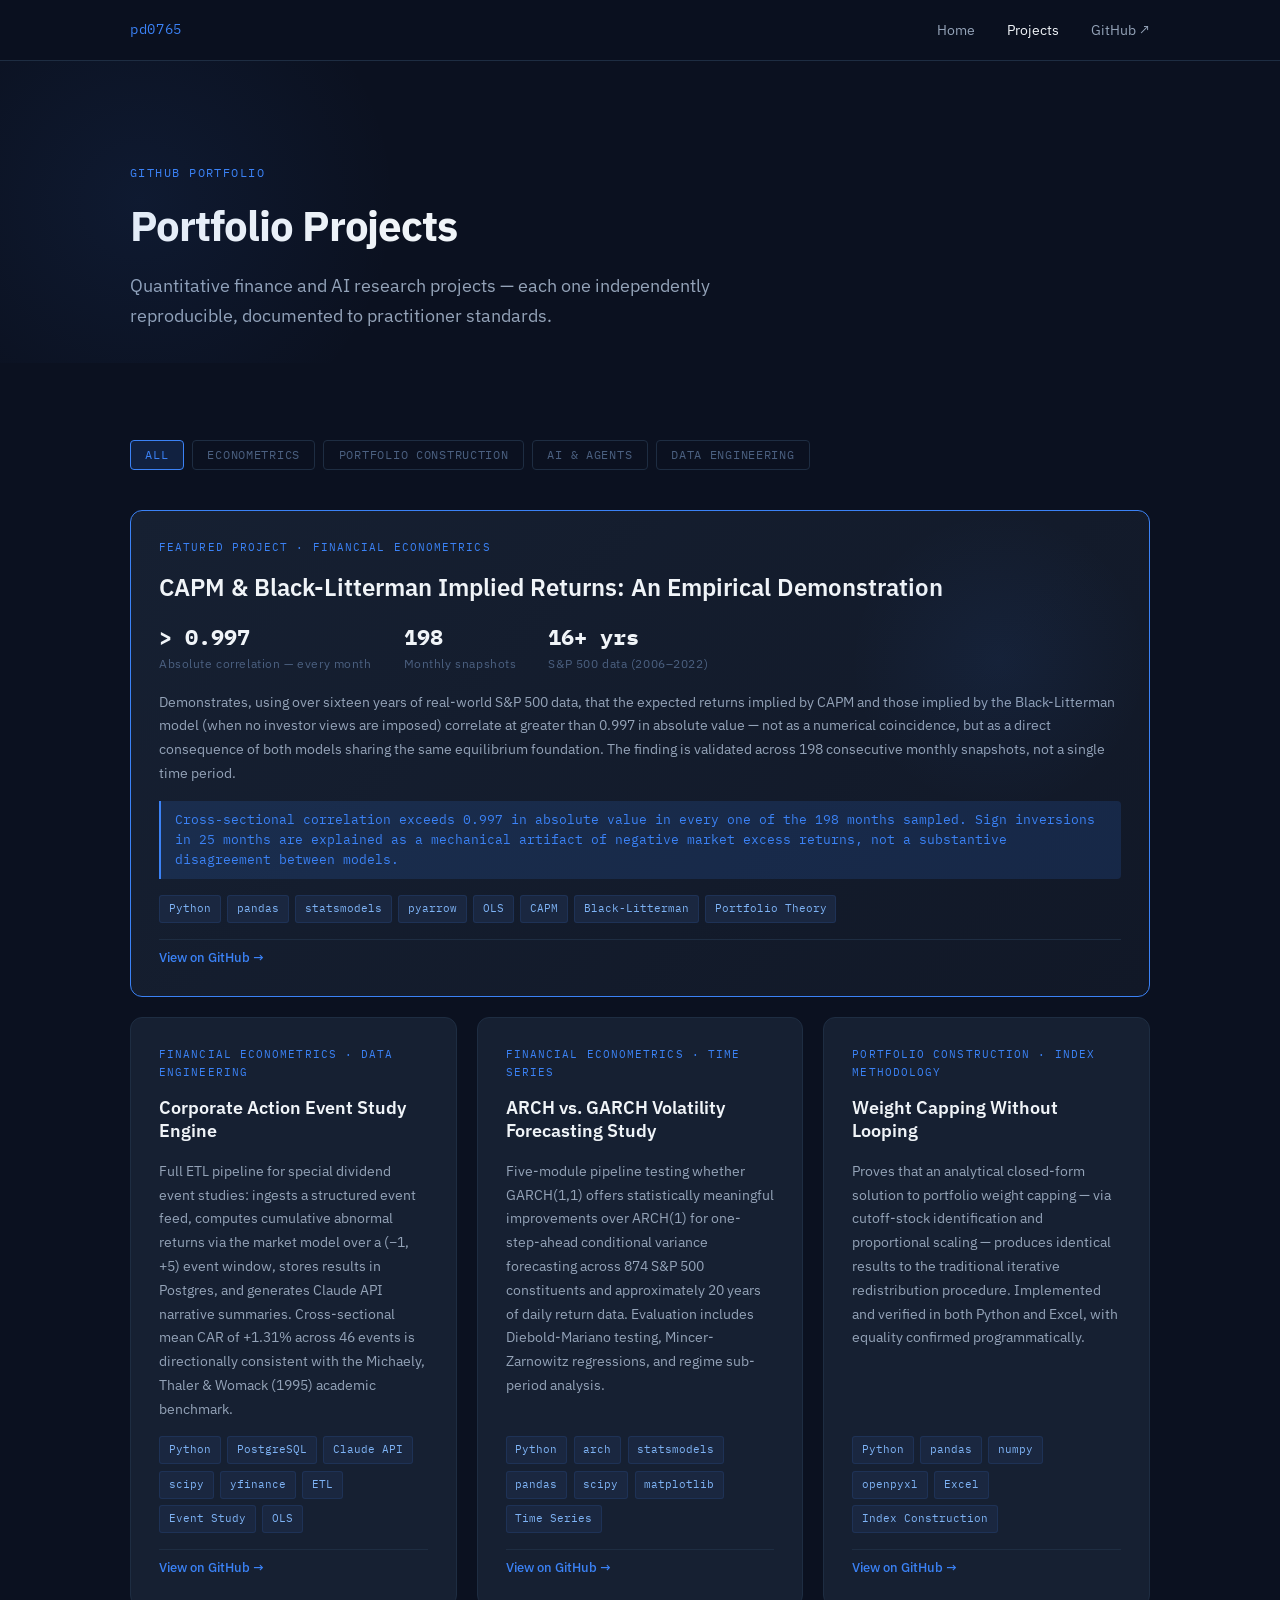
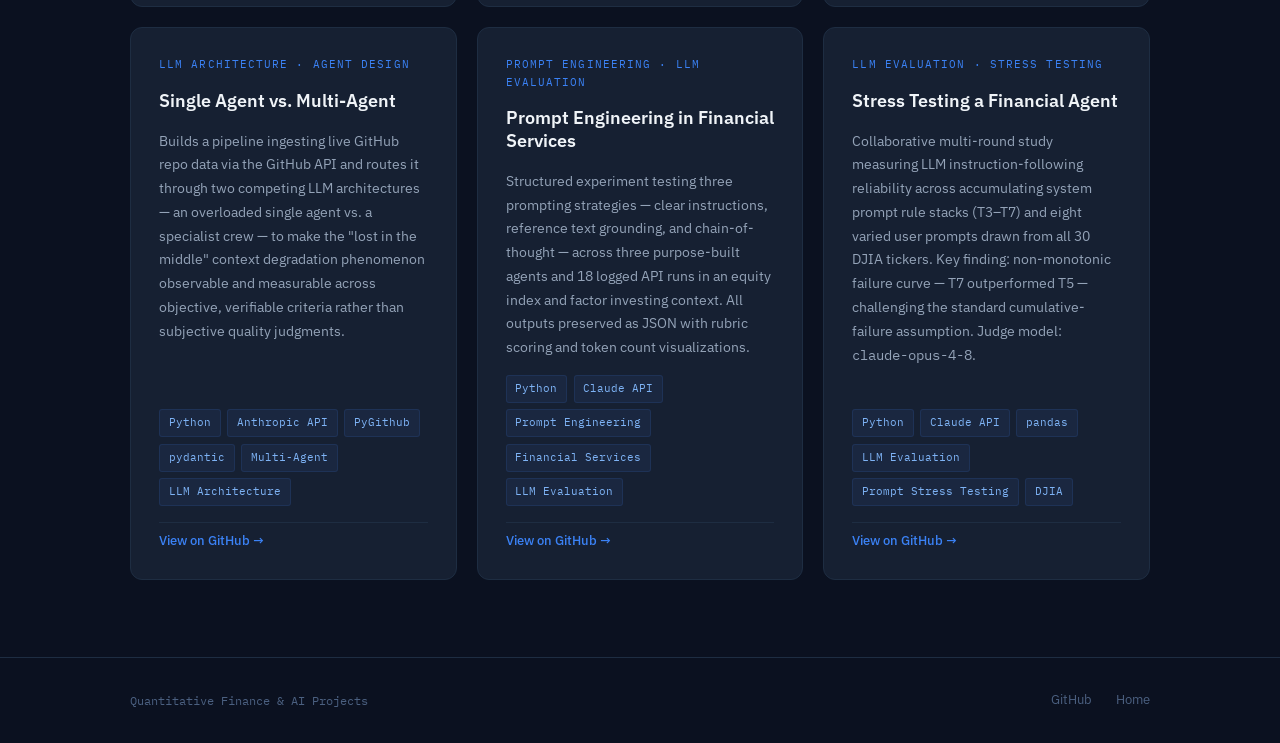
==== docs/portfolio.html @ d605ec04 "Initial portfolio site" ====
<!DOCTYPE html>
<html lang="en">
<head>
  <meta charset="UTF-8" />
  <meta name="viewport" content="width=device-width, initial-scale=1.0" />
  <title>Projects — Quantitative Finance &amp; AI</title>
  <meta name="description" content="Quantitative finance and AI projects spanning financial econometrics, portfolio construction, data analytics, and LLM agent design." />
  <link rel="preconnect" href="https://fonts.googleapis.com" />
  <link rel="preconnect" href="https://fonts.gstatic.com" crossorigin />
  <link href="https://fonts.googleapis.com/css2?family=IBM+Plex+Mono:wght@400;500&family=IBM+Plex+Sans:wght@400;500;600;700&display=swap" rel="stylesheet" />
  <link rel="stylesheet" href="css/style.css" />
</head>
<body>

  <!-- NAV -->
  <nav class="nav" aria-label="Site navigation">
    <div class="nav__inner">
      <span class="nav__brand">pd0765</span>
      <div class="nav__links">
        <a href="index.html">Home</a>
        <a href="portfolio.html" class="active">Projects</a>
        <a href="https://github.com/pd0765" target="_blank" rel="noopener">GitHub ↗</a>
      </div>
    </div>
  </nav>

  <!-- PAGE HEADER -->
  <section class="hero" style="padding-bottom: 2rem;">
    <div class="container">
      <p class="hero__eyebrow">GitHub Portfolio</p>
      <h1 class="hero__title" style="font-size: clamp(1.8rem, 4vw, 2.6rem);">Portfolio Projects</h1>
      <p class="hero__sub" style="margin-bottom: 0;">
        Quantitative finance and AI research projects — each one independently reproducible, documented to practitioner standards.
      </p>
    </div>
  </section>

  <!-- PROJECTS -->
  <section class="section">
    <div class="container">

      <!-- FILTER BAR -->
      <div class="filter-bar reveal">
        <button class="filter-btn active" data-filter="all">All</button>
        <button class="filter-btn" data-filter="econometrics">Econometrics</button>
        <button class="filter-btn" data-filter="portfolio">Portfolio Construction</button>
        <button class="filter-btn" data-filter="ai">AI &amp; Agents</button>
        <button class="filter-btn" data-filter="data">Data Engineering</button>
      </div>

      <!-- PROJECTS GRID -->
      <div class="projects-grid">

        <!-- ── FEATURED: CAPM / BL ── -->
        <article class="card card--featured reveal"
                 data-category="econometrics portfolio">
          <p class="card__eyebrow">Featured Project · Financial Econometrics</p>
          <h2 class="card__title">CAPM &amp; Black-Litterman Implied Returns: An Empirical Demonstration</h2>

          <div class="stat-row">
            <div class="stat">
              <span class="stat__val">&gt; 0.997</span>
              <span class="stat__lbl">Absolute correlation — every month</span>
            </div>
            <div class="stat">
              <span class="stat__val">198</span>
              <span class="stat__lbl">Monthly snapshots</span>
            </div>
            <div class="stat">
              <span class="stat__val">16+ yrs</span>
              <span class="stat__lbl">S&amp;P 500 data (2006–2022)</span>
            </div>
          </div>

          <p class="card__desc">
            Demonstrates, using over sixteen years of real-world S&amp;P 500 data, that the expected returns
            implied by CAPM and those implied by the Black-Litterman model (when no investor views are imposed)
            correlate at greater than 0.997 in absolute value — not as a numerical coincidence, but as a direct
            consequence of both models sharing the same equilibrium foundation. The finding is validated across
            198 consecutive monthly snapshots, not a single time period.
          </p>

          <p class="card__finding">
            Cross-sectional correlation exceeds 0.997 in absolute value in every one of the 198 months sampled.
            Sign inversions in 25 months are explained as a mechanical artifact of negative market excess returns,
            not a substantive disagreement between models.
          </p>

          <div class="card__tags">
            <span class="tag">Python</span>
            <span class="tag">pandas</span>
            <span class="tag">statsmodels</span>
            <span class="tag">pyarrow</span>
            <span class="tag">OLS</span>
            <span class="tag">CAPM</span>
            <span class="tag">Black-Litterman</span>
            <span class="tag">Portfolio Theory</span>
          </div>

          <div class="card__footer">
            <a class="card__link"
               href="https://github.com/pd0765/capm-black-litterman-equivalence"
               target="_blank" rel="noopener">
              View on GitHub →
            </a>
          </div>
        </article>

        <!-- ── CORPORATE ACTION EVENT STUDY ENGINE ── -->
        <article class="card reveal"
                 data-category="econometrics data">
          <p class="card__eyebrow">Financial Econometrics · Data Engineering</p>
          <h2 class="card__title">Corporate Action Event Study Engine</h2>
          <p class="card__desc">
            Full ETL pipeline for special dividend event studies: ingests a structured event feed, computes
            cumulative abnormal returns via the market model over a (−1, +5) event window, stores results in
            Postgres, and generates Claude API narrative summaries. Cross-sectional mean CAR of +1.31% across
            46 events is directionally consistent with the Michaely, Thaler &amp; Womack (1995) academic benchmark.
          </p>
          <div class="card__tags">
            <span class="tag">Python</span>
            <span class="tag">PostgreSQL</span>
            <span class="tag">Claude API</span>
            <span class="tag">scipy</span>
            <span class="tag">yfinance</span>
            <span class="tag">ETL</span>
            <span class="tag">Event Study</span>
            <span class="tag">OLS</span>
          </div>
          <div class="card__footer">
            <a class="card__link"
               href="https://github.com/pd0765/corporate-action-event-study-engine"
               target="_blank" rel="noopener">
              View on GitHub →
            </a>
          </div>
        </article>

        <!-- ── ARCH vs GARCH ── -->
        <article class="card reveal"
                 data-category="econometrics">
          <p class="card__eyebrow">Financial Econometrics · Time Series</p>
          <h2 class="card__title">ARCH vs. GARCH Volatility Forecasting Study</h2>
          <p class="card__desc">
            Five-module pipeline testing whether GARCH(1,1) offers statistically meaningful improvements over
            ARCH(1) for one-step-ahead conditional variance forecasting across 874 S&amp;P 500 constituents and
            approximately 20 years of daily return data. Evaluation includes Diebold-Mariano testing,
            Mincer-Zarnowitz regressions, and regime sub-period analysis.
          </p>
          <div class="card__tags">
            <span class="tag">Python</span>
            <span class="tag">arch</span>
            <span class="tag">statsmodels</span>
            <span class="tag">pandas</span>
            <span class="tag">scipy</span>
            <span class="tag">matplotlib</span>
            <span class="tag">Time Series</span>
          </div>
          <div class="card__footer">
            <a class="card__link"
               href="https://github.com/pd0765/ARCH-vs-GARCH-volatility-forecasting-study"
               target="_blank" rel="noopener">
              View on GitHub →
            </a>
          </div>
        </article>

        <!-- ── WEIGHT CAPPING ── -->
        <article class="card reveal"
                 data-category="portfolio">
          <p class="card__eyebrow">Portfolio Construction · Index Methodology</p>
          <h2 class="card__title">Weight Capping Without Looping</h2>
          <p class="card__desc">
            Proves that an analytical closed-form solution to portfolio weight capping — via cutoff-stock
            identification and proportional scaling — produces identical results to the traditional iterative
            redistribution procedure. Implemented and verified in both Python and Excel, with equality
            confirmed programmatically.
          </p>
          <div class="card__tags">
            <span class="tag">Python</span>
            <span class="tag">pandas</span>
            <span class="tag">numpy</span>
            <span class="tag">openpyxl</span>
            <span class="tag">Excel</span>
            <span class="tag">Index Construction</span>
          </div>
          <div class="card__footer">
            <a class="card__link"
               href="https://github.com/pd0765/weight-capping"
               target="_blank" rel="noopener">
              View on GitHub →
            </a>
          </div>
        </article>

        <!-- ── SINGLE AGENT vs MULTI-AGENT ── -->
        <article class="card reveal"
                 data-category="ai">
          <p class="card__eyebrow">LLM Architecture · Agent Design</p>
          <h2 class="card__title">Single Agent vs. Multi-Agent</h2>
          <p class="card__desc">
            Builds a pipeline ingesting live GitHub repo data via the GitHub API and routes it through two
            competing LLM architectures — an overloaded single agent vs. a specialist crew — to make the
            "lost in the middle" context degradation phenomenon observable and measurable across objective,
            verifiable criteria rather than subjective quality judgments.
          </p>
          <div class="card__tags">
            <span class="tag">Python</span>
            <span class="tag">Anthropic API</span>
            <span class="tag">PyGithub</span>
            <span class="tag">pydantic</span>
            <span class="tag">Multi-Agent</span>
            <span class="tag">LLM Architecture</span>
          </div>
          <div class="card__footer">
            <a class="card__link"
               href="https://github.com/pd0765/single-agent-vs-multi-agent"
               target="_blank" rel="noopener">
              View on GitHub →
            </a>
          </div>
        </article>

        <!-- ── PROMPT ENGINEERING ── -->
        <article class="card reveal"
                 data-category="ai">
          <p class="card__eyebrow">Prompt Engineering · LLM Evaluation</p>
          <h2 class="card__title">Prompt Engineering in Financial Services</h2>
          <p class="card__desc">
            Structured experiment testing three prompting strategies — clear instructions, reference text
            grounding, and chain-of-thought — across three purpose-built agents and 18 logged API runs in an
            equity index and factor investing context. All outputs preserved as JSON with rubric scoring and
            token count visualizations.
          </p>
          <div class="card__tags">
            <span class="tag">Python</span>
            <span class="tag">Claude API</span>
            <span class="tag">Prompt Engineering</span>
            <span class="tag">Financial Services</span>
            <span class="tag">LLM Evaluation</span>
          </div>
          <div class="card__footer">
            <a class="card__link"
               href="https://github.com/pd0765/prompt-engineering"
               target="_blank" rel="noopener">
              View on GitHub →
            </a>
          </div>
        </article>

        <!-- ── STRESS TESTING FINANCIAL AGENT ── -->
        <article class="card reveal"
                 data-category="ai data">
          <p class="card__eyebrow">LLM Evaluation · Stress Testing</p>
          <h2 class="card__title">Stress Testing a Financial Agent</h2>
          <p class="card__desc">
            Collaborative multi-round study measuring LLM instruction-following reliability across accumulating
            system prompt rule stacks (T3–T7) and eight varied user prompts drawn from all 30 DJIA tickers.
            Key finding: non-monotonic failure curve — T7 outperformed T5 — challenging the standard
            cumulative-failure assumption. Judge model: <span class="mono">claude-opus-4-8</span>.
          </p>
          <div class="card__tags">
            <span class="tag">Python</span>
            <span class="tag">Claude API</span>
            <span class="tag">pandas</span>
            <span class="tag">LLM Evaluation</span>
            <span class="tag">Prompt Stress Testing</span>
            <span class="tag">DJIA</span>
          </div>
          <div class="card__footer">
            <a class="card__link"
               href="https://github.com/pd0765/stress-testing-financial-agent"
               target="_blank" rel="noopener">
              View on GitHub →
            </a>
          </div>
        </article>

      </div>
      <!-- /projects-grid -->

    </div>
  </section>

  <!-- FOOTER -->
  <footer class="footer">
    <div class="footer__inner">
      <span class="footer__text">Quantitative Finance &amp; AI Projects</span>
      <div class="footer__links">
        <a href="https://github.com/pd0765" target="_blank" rel="noopener">GitHub</a>
        <a href="index.html">Home</a>
      </div>
    </div>
  </footer>

  <script src="js/main.js"></script>
</body>
</html>
---- docs/css/style.css ----
/* ============================================================
   TOKENS
   ============================================================ */
:root {
  --navy:        #0b1120;
  --navy-mid:    #111827;
  --navy-card:   #162032;
  --navy-border: #1e2d42;
  --accent:      #3b82f6;
  --accent-dim:  #1d4ed8;
  --accent-glow: rgba(59,130,246,0.15);
  --text-primary:   #f0f4f8;
  --text-secondary: #94a3b8;
  --text-muted:     #4b6080;
  --tag-bg:      #1a2740;
  --tag-text:    #7eb3f5;
  --featured-border: #3b82f6;
  --font-display: 'IBM Plex Sans', system-ui, sans-serif;
  --font-body:    'IBM Plex Sans', system-ui, sans-serif;
  --font-mono:    'IBM Plex Mono', 'Fira Code', monospace;
  --radius:  8px;
  --radius-lg: 12px;
  --transition: 0.2s ease;
}

/* ============================================================
   RESET & BASE
   ============================================================ */
*, *::before, *::after { box-sizing: border-box; margin: 0; padding: 0; }

html { scroll-behavior: smooth; }

body {
  background: var(--navy);
  color: var(--text-primary);
  font-family: var(--font-body);
  font-size: 16px;
  line-height: 1.6;
  -webkit-font-smoothing: antialiased;
}

a { color: var(--accent); text-decoration: none; transition: color var(--transition); }
a:hover { color: #93c5fd; }

img { max-width: 100%; display: block; }

/* ============================================================
   TYPOGRAPHY SCALE
   ============================================================ */
.display { font-size: clamp(2rem, 5vw, 3.25rem); font-weight: 700; letter-spacing: -0.02em; line-height: 1.1; }
.headline { font-size: clamp(1.4rem, 3vw, 2rem); font-weight: 600; letter-spacing: -0.01em; }
.subhead  { font-size: clamp(1rem, 2vw, 1.2rem); font-weight: 400; color: var(--text-secondary); line-height: 1.6; }
.label    { font-family: var(--font-mono); font-size: 0.72rem; letter-spacing: 0.1em; text-transform: uppercase; color: var(--text-muted); }
.mono     { font-family: var(--font-mono); }

/* ============================================================
   LAYOUT
   ============================================================ */
.container { max-width: 1100px; margin: 0 auto; padding: 0 clamp(1rem, 4vw, 2.5rem); }
.section   { padding: clamp(3rem, 6vw, 5rem) 0; }
.section + .section { border-top: 1px solid var(--navy-border); }

/* ============================================================
   NAV
   ============================================================ */
.nav {
  position: sticky;
  top: 0;
  z-index: 100;
  background: rgba(11,17,32,0.92);
  backdrop-filter: blur(12px);
  border-bottom: 1px solid var(--navy-border);
}

.nav__inner {
  display: flex;
  align-items: center;
  justify-content: space-between;
  height: 60px;
  max-width: 1100px;
  margin: 0 auto;
  padding: 0 clamp(1rem, 4vw, 2.5rem);
}

.nav__brand {
  font-family: var(--font-mono);
  font-size: 0.85rem;
  color: var(--accent);
  letter-spacing: 0.05em;
}

.nav__links { display: flex; gap: 2rem; align-items: center; }

.nav__links a {
  font-size: 0.875rem;
  color: var(--text-secondary);
  transition: color var(--transition);
}
.nav__links a:hover,
.nav__links a.active { color: var(--text-primary); }

/* ============================================================
   HERO
   ============================================================ */
.hero {
  padding: clamp(4rem, 8vw, 7rem) 0 clamp(3rem, 6vw, 5rem);
  position: relative;
  overflow: hidden;
}

.hero::before {
  content: '';
  position: absolute;
  top: -120px; left: -120px;
  width: 520px; height: 520px;
  background: radial-gradient(circle, rgba(59,130,246,0.08) 0%, transparent 70%);
  pointer-events: none;
}

.hero__eyebrow {
  font-family: var(--font-mono);
  font-size: 0.75rem;
  letter-spacing: 0.12em;
  text-transform: uppercase;
  color: var(--accent);
  margin-bottom: 1.25rem;
}

.hero__title {
  font-size: clamp(2.2rem, 5.5vw, 3.5rem);
  font-weight: 700;
  letter-spacing: -0.025em;
  line-height: 1.08;
  margin-bottom: 1.5rem;
  max-width: 820px;
}

.hero__title .accent { color: var(--accent); }

.hero__sub {
  font-size: clamp(1rem, 2vw, 1.1rem);
  color: var(--text-secondary);
  max-width: 640px;
  line-height: 1.7;
  margin-bottom: 2.5rem;
}

.hero__links { display: flex; gap: 1rem; flex-wrap: wrap; }

.btn {
  display: inline-flex;
  align-items: center;
  gap: 0.5rem;
  padding: 0.6rem 1.25rem;
  border-radius: var(--radius);
  font-size: 0.875rem;
  font-weight: 500;
  transition: all var(--transition);
  cursor: pointer;
  border: none;
}

.btn--primary {
  background: var(--accent);
  color: #fff;
}
.btn--primary:hover { background: #2563eb; color: #fff; }

.btn--outline {
  background: transparent;
  color: var(--text-secondary);
  border: 1px solid var(--navy-border);
}
.btn--outline:hover { border-color: var(--accent); color: var(--accent); }

/* ============================================================
   SKILLS STRIP
   ============================================================ */
.skills { padding: 2.5rem 0; }

.skills__grid {
  display: flex;
  flex-wrap: wrap;
  gap: 0.5rem;
}

.skill-tag {
  font-family: var(--font-mono);
  font-size: 0.75rem;
  padding: 0.35rem 0.75rem;
  background: var(--tag-bg);
  color: var(--tag-text);
  border-radius: 4px;
  border: 1px solid rgba(59,130,246,0.15);
  transition: border-color var(--transition), background var(--transition);
}

.skill-tag:hover {
  border-color: var(--accent);
  background: rgba(59,130,246,0.1);
}

/* ============================================================
   FILTER TABS
   ============================================================ */
.filter-bar {
  display: flex;
  flex-wrap: wrap;
  gap: 0.5rem;
  margin-bottom: 2.5rem;
}

.filter-btn {
  font-family: var(--font-mono);
  font-size: 0.75rem;
  letter-spacing: 0.06em;
  text-transform: uppercase;
  padding: 0.4rem 0.9rem;
  background: transparent;
  color: var(--text-muted);
  border: 1px solid var(--navy-border);
  border-radius: 4px;
  cursor: pointer;
  transition: all var(--transition);
}

.filter-btn:hover { color: var(--text-primary); border-color: var(--text-muted); }
.filter-btn.active { color: var(--accent); border-color: var(--accent); background: var(--accent-glow); }

/* ============================================================
   PROJECT CARDS
   ============================================================ */
.projects-grid {
  display: grid;
  grid-template-columns: repeat(auto-fill, minmax(320px, 1fr));
  gap: 1.25rem;
}

.card {
  background: var(--navy-card);
  border: 1px solid var(--navy-border);
  border-radius: var(--radius-lg);
  padding: 1.75rem;
  display: flex;
  flex-direction: column;
  gap: 1rem;
  transition: border-color var(--transition), transform var(--transition), box-shadow var(--transition);
}

.card:hover {
  border-color: var(--accent);
  transform: translateY(-3px);
  box-shadow: 0 8px 30px rgba(59,130,246,0.1);
}

.card--featured {
  grid-column: 1 / -1;
  border-color: var(--featured-border);
  background: linear-gradient(135deg, #162032 0%, #111827 100%);
  position: relative;
  overflow: hidden;
}

.card--featured::before {
  content: '';
  position: absolute;
  top: 0; right: 0;
  width: 300px; height: 300px;
  background: radial-gradient(circle, rgba(59,130,246,0.07) 0%, transparent 70%);
  pointer-events: none;
}

.card__eyebrow {
  font-family: var(--font-mono);
  font-size: 0.68rem;
  letter-spacing: 0.1em;
  text-transform: uppercase;
  color: var(--accent);
}

.card__title {
  font-size: 1.1rem;
  font-weight: 600;
  color: var(--text-primary);
  line-height: 1.3;
}

.card--featured .card__title { font-size: clamp(1.2rem, 2.5vw, 1.5rem); }

.card__desc {
  font-size: 0.9rem;
  color: var(--text-secondary);
  line-height: 1.65;
  flex: 1;
}

.card__finding {
  font-family: var(--font-mono);
  font-size: 0.82rem;
  color: var(--accent);
  background: var(--accent-glow);
  border-left: 2px solid var(--accent);
  padding: 0.6rem 0.9rem;
  border-radius: 0 4px 4px 0;
  line-height: 1.5;
}

.card__tags {
  display: flex;
  flex-wrap: wrap;
  gap: 0.4rem;
}

.tag {
  font-family: var(--font-mono);
  font-size: 0.7rem;
  padding: 0.25rem 0.55rem;
  background: var(--tag-bg);
  color: var(--tag-text);
  border-radius: 3px;
  border: 1px solid rgba(59,130,246,0.12);
}

.card__footer {
  display: flex;
  align-items: center;
  justify-content: space-between;
  padding-top: 0.5rem;
  border-top: 1px solid var(--navy-border);
}

.card__link {
  font-size: 0.8rem;
  font-weight: 500;
  color: var(--accent);
  display: inline-flex;
  align-items: center;
  gap: 0.3rem;
  transition: gap var(--transition);
}
.card__link:hover { gap: 0.5rem; }

/* hidden class for filter */
.card.hidden { display: none; }

/* ============================================================
   STAT ROW (featured card)
   ============================================================ */
.stat-row {
  display: flex;
  gap: 2rem;
  flex-wrap: wrap;
}

.stat { display: flex; flex-direction: column; }
.stat__val {
  font-family: var(--font-mono);
  font-size: 1.4rem;
  font-weight: 700;
  color: var(--text-primary);
}
.stat__lbl {
  font-size: 0.72rem;
  color: var(--text-muted);
  letter-spacing: 0.05em;
}

/* ============================================================
   SECTION HEADERS
   ============================================================ */
.section-header { margin-bottom: 2.5rem; }
.section-header .label { margin-bottom: 0.5rem; display: block; }
.section-header h2 { font-size: clamp(1.4rem, 3vw, 1.9rem); font-weight: 600; }

/* ============================================================
   FOOTER
   ============================================================ */
.footer {
  border-top: 1px solid var(--navy-border);
  padding: 2rem 0;
}

.footer__inner {
  display: flex;
  align-items: center;
  justify-content: space-between;
  flex-wrap: wrap;
  gap: 1rem;
  max-width: 1100px;
  margin: 0 auto;
  padding: 0 clamp(1rem, 4vw, 2.5rem);
}

.footer__text {
  font-family: var(--font-mono);
  font-size: 0.75rem;
  color: var(--text-muted);
}

.footer__links { display: flex; gap: 1.5rem; }
.footer__links a { font-size: 0.8rem; color: var(--text-muted); }
.footer__links a:hover { color: var(--accent); }

/* ============================================================
   SCROLL REVEAL
   ============================================================ */
.reveal {
  opacity: 0;
  transform: translateY(20px);
  transition: opacity 0.5s ease, transform 0.5s ease;
}
.reveal.visible { opacity: 1; transform: translateY(0); }

/* ============================================================
   RESPONSIVE
   ============================================================ */
@media (max-width: 640px) {
  .projects-grid { grid-template-columns: 1fr; }
  .stat-row { gap: 1.25rem; }
  .nav__links { gap: 1.25rem; }
  .hero__links { flex-direction: column; }
  .btn { width: fit-content; }
}

@media (prefers-reduced-motion: reduce) {
  .reveal { opacity: 1; transform: none; transition: none; }
  .card { transition: none; }
}
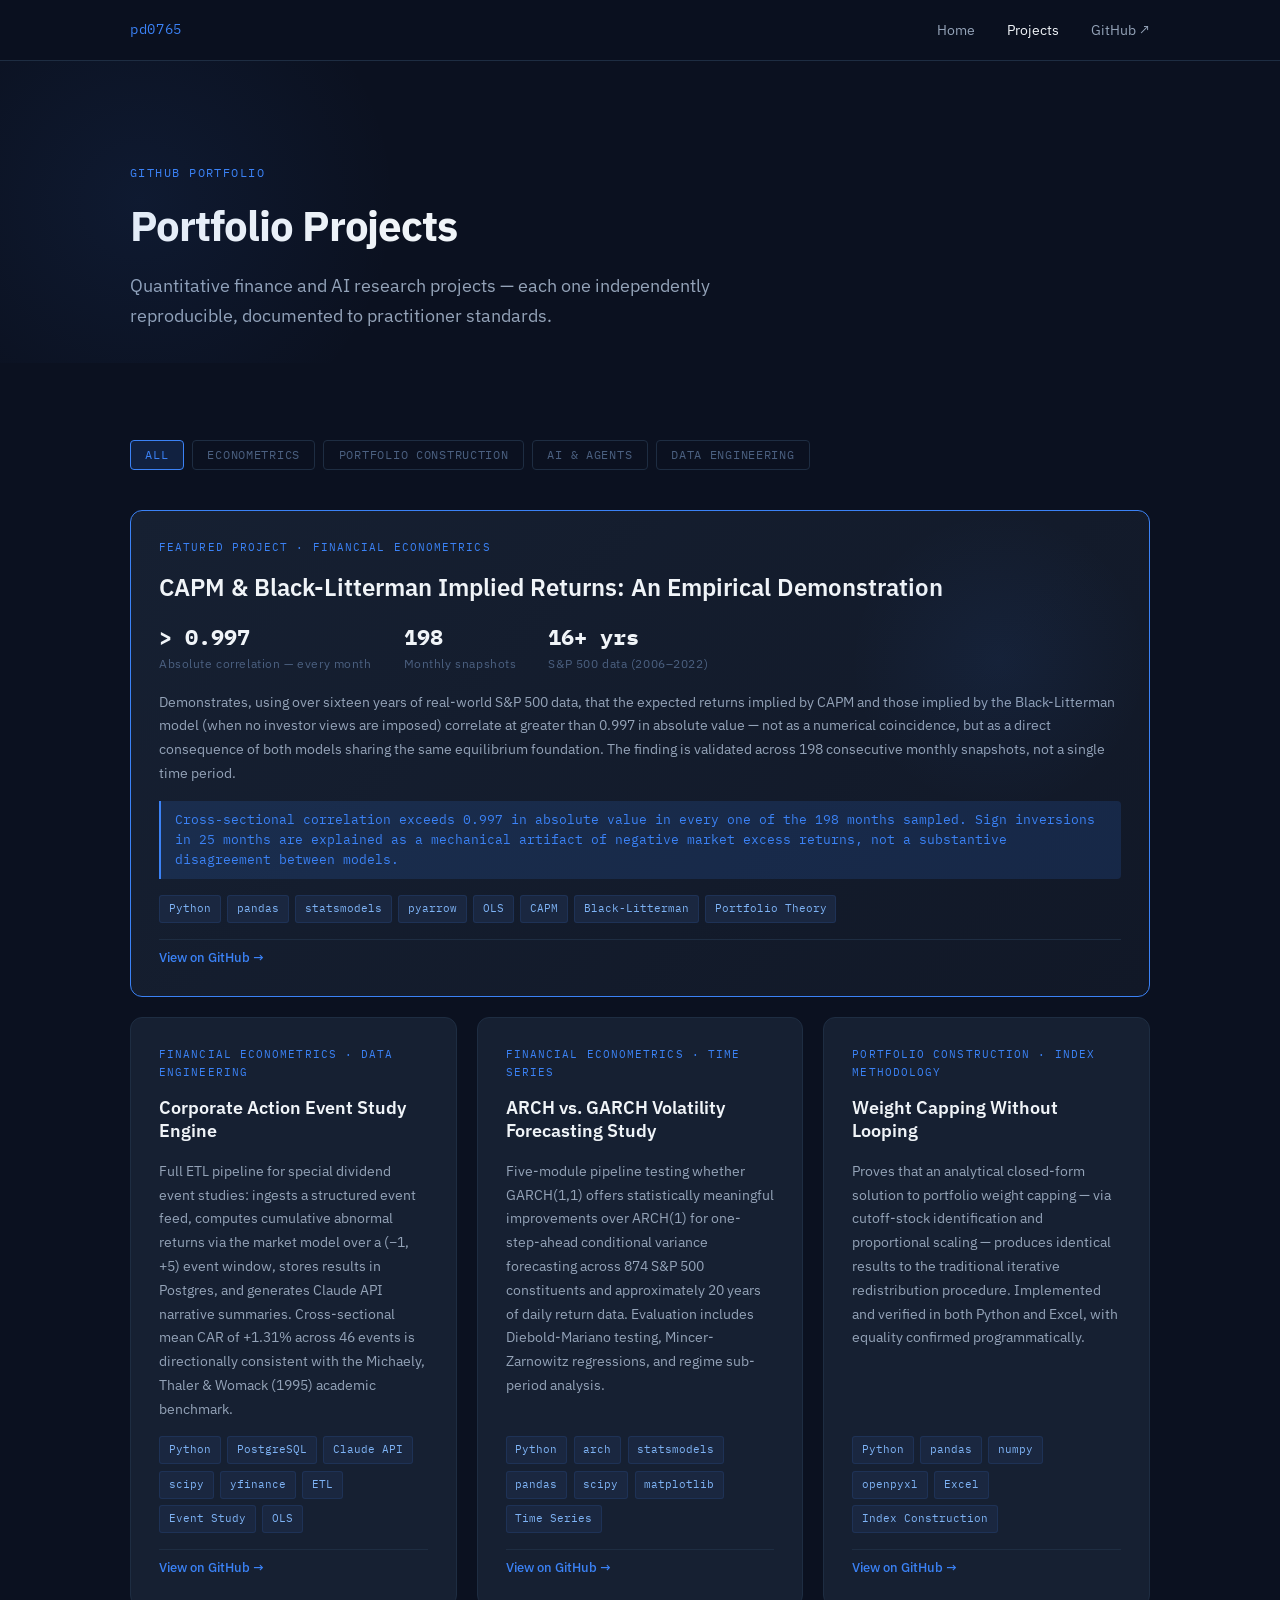
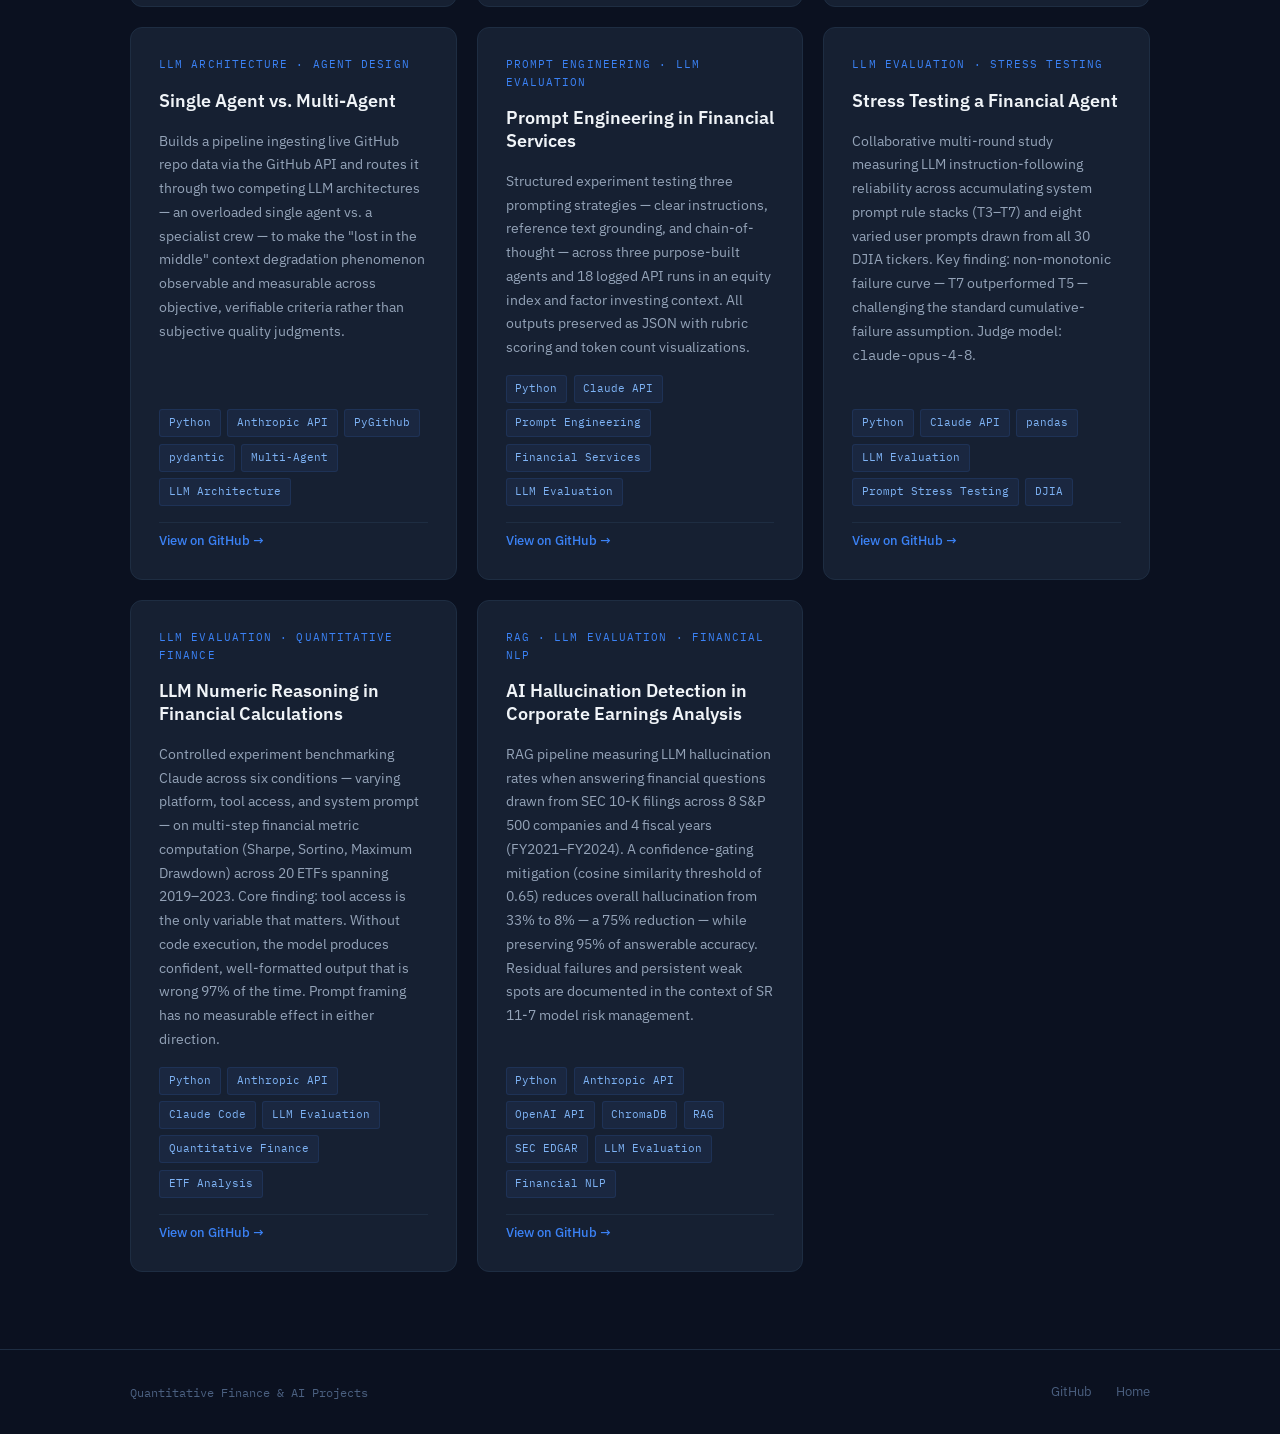
==== commit cb1896ab: "Add LLM numeric reasoning and RAG earnings hallucination projects Added two new projects on LLM nume" ====
--- a/docs/portfolio.html
+++ b/docs/portfolio.html
@@ -276,6 +276,66 @@
           </div>
         </article>
 
+        <!-- ── LLM NUMERIC REASONING ── -->
+        <article class="card reveal"
+                 data-category="ai">
+          <p class="card__eyebrow">LLM Evaluation · Quantitative Finance</p>
+          <h2 class="card__title">LLM Numeric Reasoning in Financial Calculations</h2>
+          <p class="card__desc">
+            Controlled experiment benchmarking Claude across six conditions — varying platform, tool access,
+            and system prompt — on multi-step financial metric computation (Sharpe, Sortino, Maximum Drawdown)
+            across 20 ETFs spanning 2019–2023. Core finding: tool access is the only variable that matters.
+            Without code execution, the model produces confident, well-formatted output that is wrong 97% of
+            the time. Prompt framing has no measurable effect in either direction.
+          </p>
+          <div class="card__tags">
+            <span class="tag">Python</span>
+            <span class="tag">Anthropic API</span>
+            <span class="tag">Claude Code</span>
+            <span class="tag">LLM Evaluation</span>
+            <span class="tag">Quantitative Finance</span>
+            <span class="tag">ETF Analysis</span>
+          </div>
+          <div class="card__footer">
+            <a class="card__link"
+               href="https://github.com/pd0765/llm-numeric-reasoning-finance"
+               target="_blank" rel="noopener">
+              View on GitHub →
+            </a>
+          </div>
+        </article>
+
+        <!-- ── RAG EARNINGS HALLUCINATION ── -->
+        <article class="card reveal"
+                 data-category="ai data">
+          <p class="card__eyebrow">RAG · LLM Evaluation · Financial NLP</p>
+          <h2 class="card__title">AI Hallucination Detection in Corporate Earnings Analysis</h2>
+          <p class="card__desc">
+            RAG pipeline measuring LLM hallucination rates when answering financial questions drawn from SEC
+            10-K filings across 8 S&amp;P 500 companies and 4 fiscal years (FY2021–FY2024). A confidence-gating
+            mitigation (cosine similarity threshold of 0.65) reduces overall hallucination from 33% to 8% —
+            a 75% reduction — while preserving 95% of answerable accuracy. Residual failures and persistent
+            weak spots are documented in the context of SR 11-7 model risk management.
+          </p>
+          <div class="card__tags">
+            <span class="tag">Python</span>
+            <span class="tag">Anthropic API</span>
+            <span class="tag">OpenAI API</span>
+            <span class="tag">ChromaDB</span>
+            <span class="tag">RAG</span>
+            <span class="tag">SEC EDGAR</span>
+            <span class="tag">LLM Evaluation</span>
+            <span class="tag">Financial NLP</span>
+          </div>
+          <div class="card__footer">
+            <a class="card__link"
+               href="https://github.com/pd0765/rag-earnings-hallucination"
+               target="_blank" rel="noopener">
+              View on GitHub →
+            </a>
+          </div>
+        </article>
+
       </div>
       <!-- /projects-grid -->
 
